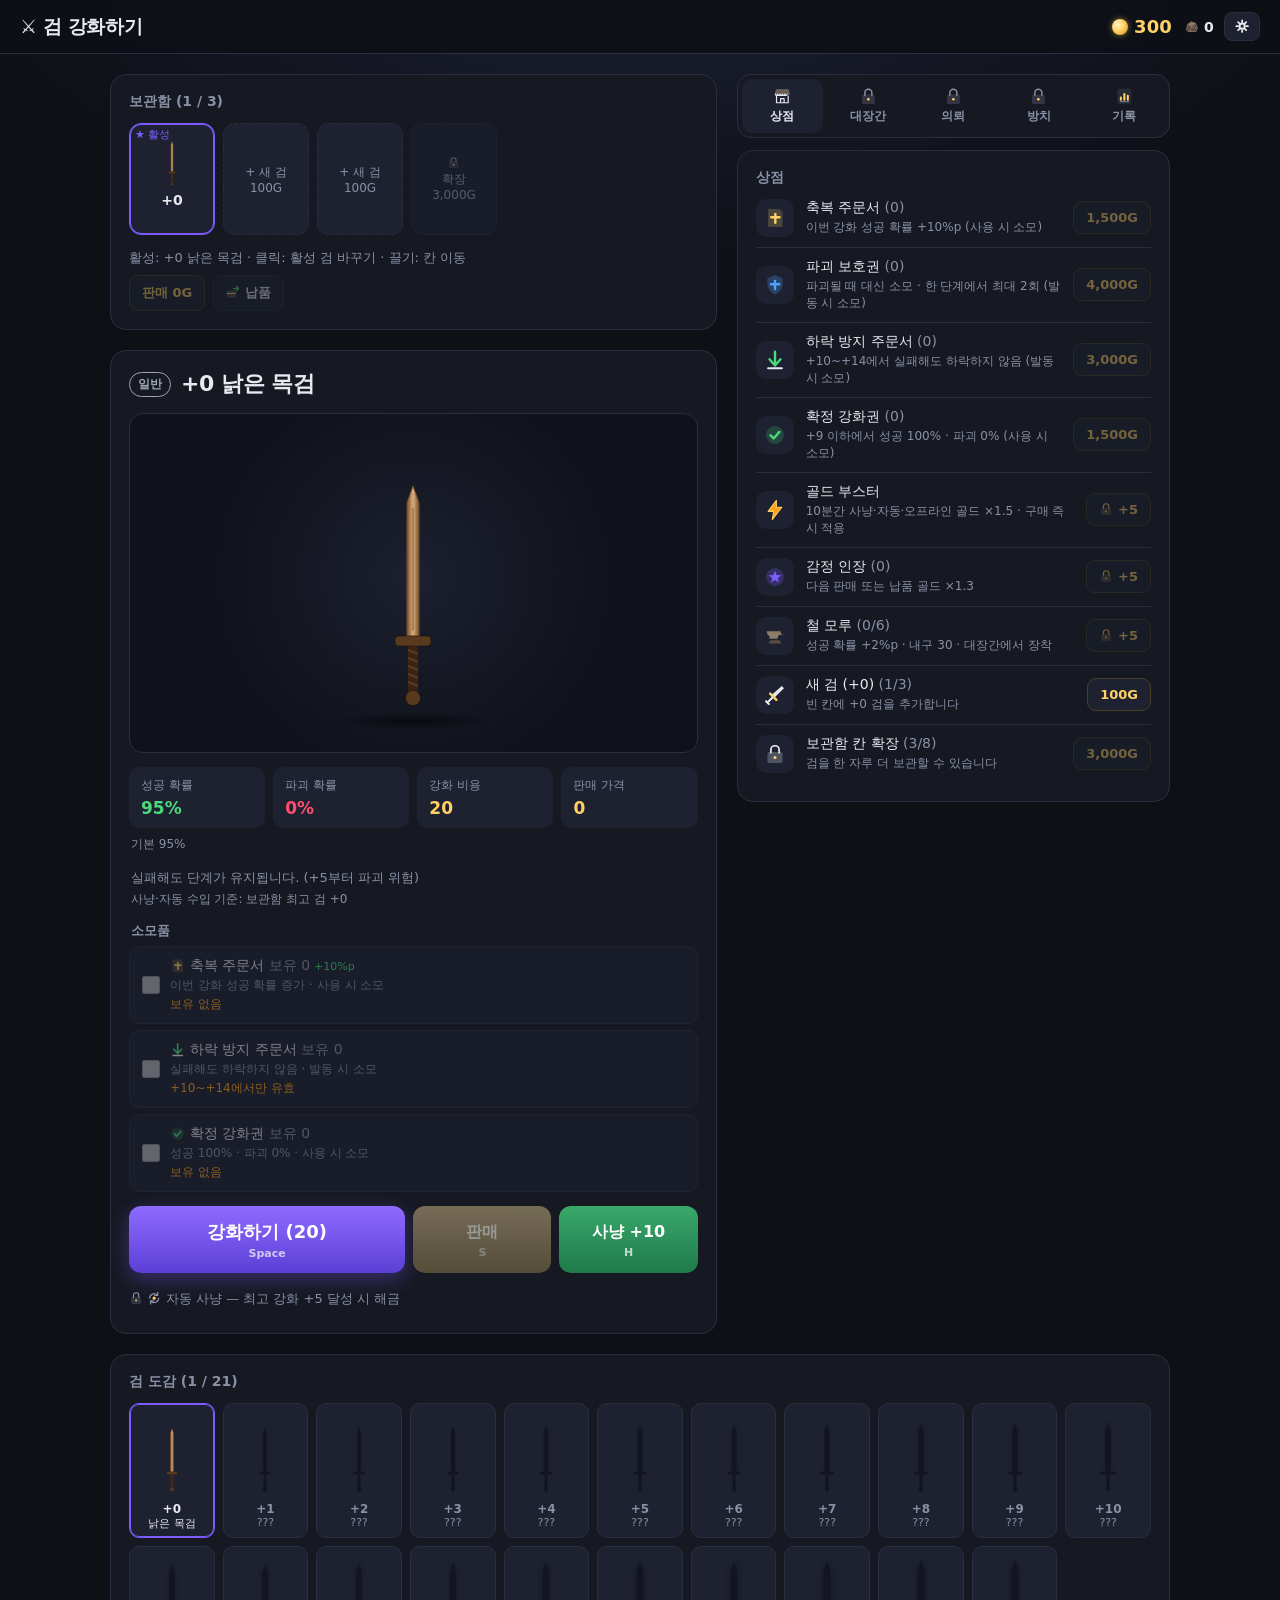
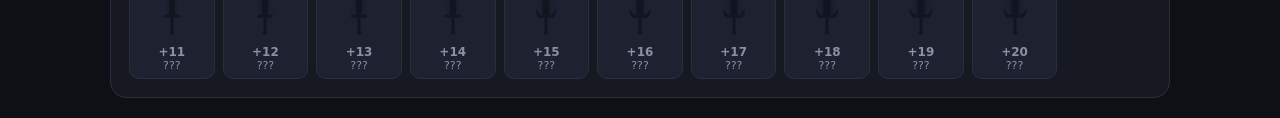
==== index.html @ f588723a "✨ feat: 시간 이벤트 규칙·저장·틱 연결 (7-1) - js/events.js 새로 추가: 이벤트 6종, 접속 중 15~30분마다 5분, 단조 시계와 주입 난수(시작·종료 때" ====
<!doctype html>
<html lang="ko">
<head>
<meta charset="utf-8">
<meta name="viewport" content="width=device-width, initial-scale=1">
<title>검 강화하기</title>
<link rel="stylesheet" href="css/style.css">
</head>
<body>

<header>
  <div class="logo">⚔️ 검 강화하기</div>
  <!-- 마지막 저장 시도가 실패한 동안 지속 배지(문구는 js/view.js) -->
  <span class="badge bad save-badge" id="saveBadge" role="status" hidden></span>
  <!-- 보유한 가장 높은 단계 기념비(장식, 문구는 js/view.js) -->
  <span class="badge monument-badge" id="monumentBadge" hidden></span>
  <!-- 현재 칭호(업적 보상, 장식). 문구는 js/view.js -->
  <span class="title-badge" id="titleBadge" hidden></span>
  <div class="spacer"></div>
  <div class="resbar">
    <div class="gold" id="goldBox"><span class="coin"></span><span id="gold">0</span></div>
    <div class="res-other" id="resOther"></div>
  </div>
  <div class="settings-wrap">
    <button class="icon-btn" id="btnSettings" title="설정">⚙️</button>
    <div class="popover" id="settingsPop" hidden>
      <label><input type="checkbox" id="setSound"> 🔊 소리</label>
      <label><input type="checkbox" id="setSkip"> ⏩ 강화 연출 건너뛰기</label>
      <button class="small-btn" id="btnReset" title="처음부터 다시">초기화</button>
    </div>
  </div>
  <!-- 보호 모드 배너: 닫을 수 없음. 헤더 안에 두어 항상 보이고, 탭 잠금 때 헤더와 함께 inert·잠금 화면 아래에 놓인다 -->
  <div class="save-guard" id="saveGuard" role="alert" hidden></div>
</header>

<main>
  <!-- 오른쪽 패널의 sticky 범위를 이 묶음으로 한정한다(아래 검 도감 카드를 가리지 않게) -->
  <div class="play">
    <div class="main-col">
      <section class="card">
        <h2>보관함 <span id="slotCount"></span></h2>
        <div class="strip" id="strip"></div>
        <div class="strip-actions" id="stripActions"></div>
      </section>

      <section class="card">
        <div class="title-row">
          <span class="rarity" id="rarity">일반</span>
          <span class="sword-name" id="swordName">+0 낡은 목검</span>
        </div>
        <p class="trait-line" id="traitLine" hidden></p>

        <div class="stage" id="stage">
          <div class="floor"></div>
          <div class="float"><div id="sword"></div></div>
          <canvas id="fx"></canvas>
          <div id="flash"></div>
          <div id="result"></div>
          <div class="stage-empty" id="stageEmpty" hidden></div>
        </div>

        <div class="info">
          <div><span>성공 확률</span><b id="vSucc" style="color:var(--good)">-</b><span class="gauge-line" id="gaugeLine" hidden></span></div>
          <div><span>파괴 확률</span><b id="vDest" style="color:var(--bad)">-</b> <span class="badge bad" id="destWarn" hidden>⚠ 보호 불가</span></div>
          <div><span>강화 비용</span><b id="vCost" style="color:var(--gold)">-</b></div>
          <div><span>판매 가격</span><b id="vSell" style="color:var(--gold)">-</b></div>
        </div>
        <div class="breakdown" id="breakdown"></div>
        <div class="pity-gauge" id="pityLine"></div>
        <p class="note" id="note"></p>
        <p class="income-note" id="incomeNote"></p>

        <h3 class="tray-title">소모품</h3>
        <div class="tray" id="tray"></div>

        <div class="actions">
          <button class="btn btn-enhance" id="btnEnhance">강화하기<kbd id="enhanceSub">Space</kbd></button>
          <button class="btn btn-sell" id="btnSell">판매<kbd>S</kbd></button>
          <button class="btn btn-hunt" id="btnHunt">사냥<kbd id="huntSub">H</kbd></button>
        </div>
        <div class="auto-row" id="autoRow"></div>
      </section>
    </div>

    <aside class="side">
      <nav class="tabbar" id="tabbar"></nav>
      <section class="card tab-panel" data-panel="shop"><h2>상점</h2><div class="panel-body"></div></section>
      <section class="card tab-panel" data-panel="forge" hidden><h2>대장간</h2><div class="panel-body"></div></section>
      <section class="card tab-panel" data-panel="quests" hidden><h2>납품 의뢰</h2><div class="panel-body"></div></section>
      <section class="card tab-panel" data-panel="idle" hidden><h2>방치</h2><div class="panel-body"></div></section>
      <section class="card tab-panel" data-panel="records" hidden>
        <h2>기록 <span class="title-tag" id="recordsTitle" hidden></span></h2>
        <!-- 섹션 순서(m2-achievements §12): 일일 과제 → 통계 → 숙련 → 기념비 → (로그) → 업적 -->
        <div class="daily-section" id="dailySection"></div>
        <h2 class="rec-sec">통계</h2>
        <div class="stats" id="statsGrid"></div>
        <h2 style="margin-top:16px">숙련 <span class="muted">(+15~+19 단계별 성공 기록)</span></h2>
        <ul class="mastery-list" id="masteryList"></ul>
        <h2 style="margin-top:16px">기념비 <span class="muted" id="monumentCount"></span></h2>
        <div class="monuments" id="monumentList"></div>
        <h2 style="margin-top:16px">로그</h2>
        <ul id="log"></ul>
        <div class="ach-section" id="achSection"></div>
      </section>
    </aside>
  </div>

  <section class="card full">
    <h2>검 도감 <span id="foundCount"></span></h2>
    <div class="collection" id="collection"></div>
  </section>
</main>

<div id="toasts"></div>
<div id="banner"><div class="inner"><div class="big" id="bannerBig"></div><div class="sub" id="bannerSub"></div></div></div>
<div id="modal" hidden></div>
<div id="tabLock" hidden>
  <div class="sheet">
    <h3>다른 탭에서 게임이 실행 중입니다</h3>
    <p>저장이 서로 덮어쓰이지 않도록 이 탭을 멈췄습니다. 다른 탭을 닫았거나 이 탭에서 이어서 하려면 아래 버튼을 누르세요. 누르면 다른 탭이 멈춥니다.</p>
    <button class="small-btn gold" id="btnTakeover">이 탭에서 계속하기</button>
  </div>
</div>

<!-- 규칙 모듈(node 테스트와 공용) → 화면 모듈 → 컨트롤러 순서로 로드. file:// 에서도 동작하도록 ES 모듈을 쓰지 않는다 -->
<script src="js/constants.js"></script>
<script src="js/events.js"></script>
<script src="js/rules.js"></script>
<script src="js/forge.js"></script>
<script src="js/idle.js"></script>
<script src="js/quests.js"></script>
<script src="js/save.js"></script>
<script src="js/achievements.js"></script>
<!-- 콘텐츠 팀 아이콘·효과음(없어도 이모지·합성음으로 동작) -->
<script src="assets/m1-icons.js"></script>
<script src="assets/m1-sfx.js"></script>
<script src="js/audio.js"></script>
<script src="js/fx.js"></script>
<script src="js/view.js"></script>
<script src="js/strip-drag.js"></script>
<script src="js/tab-guard.js"></script>
<script src="js/main.js"></script>
</body>
</html>
---- css/style.css ----
:root {
  --bg: #0e1016;
  --panel: #161922;
  --panel2: #1d2130;
  --line: #2a2f40;
  --text: #e8eaf0;
  --muted: #8a91a5;
  --gold: #ffd166;
  --good: #4cd97b;
  --bad: #ff4d6d;
  --warn: #ff9f1c;
  --info: #4da3ff;
  --accent: #7c5cff;
  --tier: #3a4060;
  --scroll-thumb: color-mix(in srgb, var(--muted) 35%, transparent);
  --scroll-thumb-hover: color-mix(in srgb, var(--muted) 60%, transparent);
}
* { box-sizing: border-box; }
html, body { margin: 0; }
body {
  background: radial-gradient(1200px 600px at 50% -10%, #1d2135 0%, var(--bg) 60%) fixed var(--bg);
  color: var(--text);
  font-family: "Pretendard", "Apple SD Gothic Neo", "Malgun Gothic", system-ui, sans-serif;
  min-height: 100vh;
  -webkit-tap-highlight-color: transparent;
}
button { font: inherit; }

/* ---------- 스크롤바: 페이지·우측 패널·로그·보관함 스트립 등 모든 스크롤 영역을 어두운 테마로 ---------- */
/* 표준 속성(Firefox·Chrome 121+)이 있으면 ::-webkit-scrollbar는 무시된다. 나머지(Safari 등)는 아래 규칙을 쓴다 */
* { scrollbar-width: thin; scrollbar-color: var(--scroll-thumb) transparent; }
html { scrollbar-color: var(--scroll-thumb) var(--bg); }
::-webkit-scrollbar { width: 10px; height: 10px; }
::-webkit-scrollbar-track, ::-webkit-scrollbar-corner { background: transparent; }
html::-webkit-scrollbar-track { background: var(--bg); }
::-webkit-scrollbar-thumb {
  background: var(--scroll-thumb); border-radius: 999px;
  border: 2px solid transparent; background-clip: padding-box;
}
::-webkit-scrollbar-thumb:hover { background-color: var(--scroll-thumb-hover); }

/* ---------- 헤더 ---------- */
header {
  position: sticky; top: 0; z-index: 20;
  display: flex; align-items: center; gap: 10px;
  padding: 12px 20px;
  background: rgba(14, 16, 22, .85);
  backdrop-filter: blur(8px);
  border-bottom: 1px solid var(--line);
}
.logo { font-weight: 800; font-size: 19px; letter-spacing: -.02em; }
.spacer { flex: 1; }
.gold {
  position: relative;
  display: flex; align-items: center; gap: 6px;
  font-weight: 800; font-size: 18px; color: var(--gold);
  font-variant-numeric: tabular-nums;
}
.gold.bump { animation: bump .3s; }
.gold.deny { animation: deny .35s; color: var(--bad); }
.coin {
  width: 16px; height: 16px; border-radius: 50%;
  background: radial-gradient(circle at 35% 35%, #fff3c4, #ffd166 45%, #c8941a);
  box-shadow: 0 0 6px rgba(255, 209, 102, .5);
}
.icon-btn {
  background: var(--panel2); color: var(--text);
  border: 1px solid var(--line); border-radius: 8px;
  padding: 6px 10px; font-size: 13px; cursor: pointer;
}
.icon-btn:hover { border-color: #3c4358; }

/* ---------- 저장 안전: 보호 모드 배너 / 저장 실패 배지 ----------
 * 배너는 sticky 헤더의 마지막 줄(z 20)이라 항상 보이고(720px 이하에서는 보호 모드 동안 헤더가 흐름 배치), 하단 탭바(z 40)·토스트(z 50)와 겹치지 않으며 잠금 화면(z 90) 아래에 있다 */
/* 배너를 헤더 아래 줄로 내리는 줄바꿈은 보호 모드에서만: 평소 헤더(721~1000px 포함) 배치는 그대로 */
.save-guarded header { flex-wrap: wrap; }
.save-guard {
  flex: 1 1 100%; display: flex; flex-wrap: wrap; align-items: center; gap: 8px 12px;
  padding: 10px 12px; border: 1px solid var(--bad); border-radius: 10px;
  background: color-mix(in srgb, var(--bad) 14%, var(--panel));
}
.save-guard-text { flex: 1 1 260px; margin: 0; font-size: 13px; font-weight: 700; line-height: 1.5; }
.save-guard-actions { display: flex; flex-wrap: wrap; gap: 6px; }
.save-guard-raw {
  flex: 1 1 100%; height: 96px; max-height: 120px; overflow: auto; resize: vertical; padding: 8px;
  background: var(--panel2); color: var(--text); border: 1px solid var(--line); border-radius: 8px;
  font: 12px/1.4 ui-monospace, monospace;
}
/* 배너로 헤더가 높아지면 넓은 화면의 sticky 오른쪽 패널(top 고정값)이 헤더 밑으로 들어가므로 흐름 배치로 돌린다 */
.save-guarded .side { position: static; max-height: none; overflow: visible; }
.save-badge { font-size: 12px; }
/* 복사 대체 경로(execCommand)용 임시 칸: 화면에 보이지 않게 */
.clip-helper { position: fixed; top: 0; left: 0; width: 1px; height: 1px; opacity: 0; pointer-events: none; }

/* ---------- 레이아웃 ---------- */
main {
  max-width: 1100px; margin: 0 auto; padding: 20px;
  display: flex; flex-direction: column; gap: 20px;
}
/* 2열 묶음(.play)만 grid: sticky인 .side는 부모(.play) 안에서만 움직이므로 아래 검 도감(.full)을 덮지 않는다 */
.play { display: grid; grid-template-columns: minmax(0, 1.4fr) minmax(0, 1fr); gap: 20px; }
.main-col, .side { display: flex; flex-direction: column; gap: 20px; min-width: 0; }
/* 우측 탭 패널은 따로 스크롤 → 탭 전환이 메인 영역 스크롤에 영향을 주지 않음 */
.side { position: sticky; top: 72px; align-self: start; max-height: calc(100vh - 92px); overflow-y: auto; gap: 12px; }
/* .side가 max-height로 줄어도 탭 줄·패널 카드는 내용보다 작아지지 않고, 넘치면 .side가 스크롤한다 */
.side > * { flex-shrink: 0; }
.card { background: var(--panel); border: 1px solid var(--line); border-radius: 16px; padding: 18px; }
.card h2 { margin: 0 0 12px; font-size: 14px; font-weight: 700; color: var(--muted); }
@media (max-width: 720px) {
  /* 하단 고정 탭바(높이 약 53px + 안전 영역)가 검 도감 마지막 줄을 가리지 않도록 아래 여백 */
  main { padding: 12px; gap: 12px; padding-bottom: calc(84px + env(safe-area-inset-bottom)); }
  .play { grid-template-columns: 1fr; gap: 12px; }
  .main-col { gap: 12px; }
  .side { position: static; max-height: none; overflow: visible; }
  header { padding: 8px 12px; flex-wrap: wrap; }
  /* 좁은 화면에서는 배너·원문 칸으로 높아진 sticky 헤더가 화면을 덮으므로 보호 모드 동안 헤더를 흐름 배치로 둔다 */
  .save-guarded header { position: static; }
}

/* ---------- 검 무대 ---------- */
.title-row { display: flex; align-items: center; gap: 10px; flex-wrap: wrap; }
.rarity {
  font-size: 12px; font-weight: 800; padding: 3px 8px;
  border: 1px solid currentColor; border-radius: 999px;
}
.sword-name { font-size: 22px; font-weight: 800; letter-spacing: -.02em; }
.stage {
  position: relative; height: 340px; margin: 14px 0;
  border-radius: 14px; overflow: hidden;
  background:
    radial-gradient(circle at 50% 48%, color-mix(in srgb, var(--tier) 30%, transparent), transparent 62%),
    #0f121a;
  border: 1px solid var(--line);
  transition: background .4s;
}
.stage.shake { animation: shake .35s; }
.stage .floor {
  position: absolute; left: 50%; bottom: 22px; width: 160px; height: 18px;
  transform: translateX(-50%);
  background: radial-gradient(ellipse, rgba(0,0,0,.55), transparent 70%);
}
.float { position: absolute; left: 50%; top: 14px; width: 120px; height: 300px; margin-left: -60px; animation: float 3s ease-in-out infinite; }
#sword { width: 100%; height: 100%; }
#sword svg { width: 100%; height: 100%; display: block; overflow: visible; }
#sword.mythic svg { animation: hue 4s linear infinite; }
#sword.charging { animation: tremble .07s linear infinite; filter: brightness(1.5) drop-shadow(0 0 14px var(--tier)); }
#sword.pop { animation: pop .45s ease-out; }
#sword.shatter { animation: shatter .6s ease-in forwards; }
#sword.appear { animation: appear .4s ease-out; }
#fx { position: absolute; inset: 0; width: 100%; height: 100%; pointer-events: none; }
#flash { position: absolute; inset: 0; pointer-events: none; opacity: 0; }
#flash.on { animation: flash .5s ease-out; }
#result {
  position: absolute; left: 0; right: 0; top: 42%;
  text-align: center; font-size: 42px; font-weight: 900; letter-spacing: -.02em;
  pointer-events: none; opacity: 0;
  text-shadow: 0 2px 0 rgba(0,0,0,.5), 0 0 24px currentColor;
}
#result.show { animation: result 1.1s ease-out; }
/* 활성 검 없음(파괴 직후): 검 대신 선택 안내 */
.stage-empty {
  position: absolute; inset: 0; display: grid; place-items: center; padding: 24px;
  text-align: center; font-size: 17px; font-weight: 700; color: var(--muted);
  pointer-events: none;
}

/* ---------- 정보 ---------- */
.info { display: grid; grid-template-columns: repeat(4, minmax(0, 1fr)); gap: 8px; }
@media (max-width: 520px) { .info { grid-template-columns: repeat(2, minmax(0, 1fr)); } }
.info div { background: var(--panel2); border-radius: 10px; padding: 10px 12px; }
.info span { display: block; font-size: 12px; color: var(--muted); margin-bottom: 4px; }
.info b { font-size: 17px; font-variant-numeric: tabular-nums; }
.note { margin: 10px 2px 0; font-size: 13px; color: var(--muted); min-height: 1.4em; }

.options { display: flex; gap: 8px; flex-wrap: wrap; margin-top: 12px; }
.opt {
  flex: 1 1 200px;
  display: flex; align-items: center; gap: 10px;
  background: var(--panel2); border: 1px solid var(--line); border-radius: 10px;
  padding: 10px 12px; cursor: pointer; user-select: none; font-size: 14px;
}
.opt input { width: 18px; height: 18px; accent-color: var(--accent); margin: 0; }
.opt small { display: block; color: var(--muted); font-size: 12px; margin-top: 2px; }
.opt.off { opacity: .5; }

.actions { display: grid; grid-template-columns: 2fr 1fr 1fr; gap: 8px; margin-top: 14px; }
.btn {
  position: relative; overflow: hidden;
  border: 0; border-radius: 12px; padding: 14px 10px;
  font-weight: 800; font-size: 16px; color: #fff; cursor: pointer;
  transition: transform .08s, filter .15s;
}
.btn:hover:not(:disabled) { filter: brightness(1.12); }
.btn:active:not(:disabled) { transform: translateY(1px) scale(.99); }
.btn:disabled { cursor: not-allowed; filter: grayscale(.7) brightness(.6); }
.btn kbd { display: block; font: 600 11px/1 system-ui; opacity: .7; margin-top: 4px; }
.btn-enhance { background: linear-gradient(180deg, #8f6bff, #5b3fd6); box-shadow: 0 6px 20px rgba(124, 92, 255, .35); font-size: 18px; }
.btn-sell { background: linear-gradient(180deg, #e8b23a, #b07d12); }
.btn-hunt { background: linear-gradient(180deg, #3aa86b, #1f7a4a); }
.btn-hunt::after {
  content: ""; position: absolute; inset: 0;
  background: rgba(0,0,0,.45);
  transform-origin: left; transform: scaleX(var(--cd, 0));
}
/* 좁은 폰(~520px, .info 2열 전환과 같은 폭): 사냥 골드·강화 비용이 길어지면 버튼 밖으로 잘리므로
 * 글자·여백을 줄이고 판매 칸 몫을 사냥 칸에 넘긴다. 그래도 넘치는 큰 숫자는 잘리는 대신 줄바꿈한다 */
@media (max-width: 520px) {
  .actions { grid-template-columns: minmax(0, 1.6fr) minmax(0, 1fr) minmax(0, 1.4fr); gap: 6px; }
  .actions .btn { padding: 12px 4px; font-size: 14px; overflow-wrap: anywhere; }
  .actions .btn-enhance { font-size: 15px; }
}

/* ---------- 상점 ---------- */
.shop-item { display: flex; align-items: center; gap: 12px; padding: 10px 0; border-top: 1px solid var(--line); }
.shop-item:first-of-type { border-top: 0; padding-top: 0; }
.shop-icon { width: 38px; height: 38px; border-radius: 10px; display: grid; place-items: center; font-size: 20px; background: var(--panel2); flex: none; }
.shop-text { flex: 1; min-width: 0; font-size: 14px; }
.shop-text small { display: block; color: var(--muted); font-size: 12px; margin-top: 2px; }
.buy {
  background: var(--panel2); color: var(--gold);
  border: 1px solid #4a4026; border-radius: 9px;
  padding: 8px 12px; font-weight: 800; font-size: 13px; cursor: pointer; white-space: nowrap;
}
.buy:hover:not(:disabled) { background: #2a2a24; }
.buy:disabled { opacity: .4; cursor: not-allowed; }

/* ---------- 기록 ---------- */
.stats { display: grid; grid-template-columns: repeat(3, minmax(0, 1fr)); gap: 8px; }
.stats div { background: var(--panel2); border-radius: 10px; padding: 8px 10px; }
.stats span { display: block; font-size: 11px; color: var(--muted); }
.stats b { font-size: 15px; font-variant-numeric: tabular-nums; }
#log { list-style: none; margin: 0; padding: 0; max-height: 220px; overflow-y: auto; font-size: 13px; }
#log li { padding: 6px 2px; border-top: 1px solid var(--line); color: var(--muted); }
#log li:first-child { border-top: 0; }
#log li.good { color: var(--good); }
#log li.bad { color: var(--bad); }
#log li.warn { color: var(--warn); }
#log li.info { color: var(--info); }
#log li.gold { color: var(--gold); }

/* ---------- 도감 ---------- */
.collection { display: grid; grid-template-columns: repeat(auto-fill, minmax(84px, 1fr)); gap: 8px; }
.cell {
  background: var(--panel2); border: 1px solid var(--line); border-radius: 10px;
  padding: 8px 4px 6px; text-align: center; font-size: 11px; color: var(--muted);
}
.cell svg { height: 86px; width: 40px; display: block; margin: 0 auto 4px; overflow: visible; }
.cell:not(.found) svg { filter: brightness(0) opacity(.35); }
.cell.found { color: var(--text); }
.cell.current { border-color: var(--accent); box-shadow: 0 0 0 1px var(--accent) inset; }
.cell b { display: block; font-size: 12px; }
.cell .nm { display: block; white-space: nowrap; overflow: hidden; text-overflow: ellipsis; }

/* ---------- 토스트 / 플로팅 텍스트 ---------- */
#toasts { position: fixed; left: 50%; bottom: 20px; transform: translateX(-50%); display: flex; flex-direction: column; gap: 8px; z-index: 50; width: min(92vw, 420px); pointer-events: none; }
.toast {
  background: #22273a; border: 1px solid var(--line); border-left: 4px solid var(--accent);
  border-radius: 10px; padding: 10px 14px; font-size: 14px;
  box-shadow: 0 8px 24px rgba(0,0,0,.4);
  animation: toastIn .25s ease-out;
}
.toast.bad { border-left-color: var(--bad); }
.toast.special { border-left-color: var(--gold); background: linear-gradient(90deg, #2e2a1c, #22273a); }
.toast.out { opacity: 0; transform: translateY(6px); transition: .3s; }
.floating { position: absolute; right: 0; top: 0; font-weight: 800; color: var(--gold); pointer-events: none; animation: floatUp 1s ease-out forwards; white-space: nowrap; }

#banner {
  position: fixed; inset: 0; z-index: 60; display: none;
  place-items: center; background: rgba(0,0,0,.6); cursor: pointer;
}
#banner.show { display: grid; animation: appear .3s ease-out; }
#banner .inner { text-align: center; padding: 24px; }
#banner .big { font-size: clamp(34px, 8vw, 60px); font-weight: 900; letter-spacing: -.03em; text-shadow: 0 0 30px currentColor; }
#banner .sub { margin-top: 10px; color: var(--muted); font-size: 15px; }

/* ---------- 애니메이션 ---------- */
@keyframes float { 0%, 100% { transform: translateY(0); } 50% { transform: translateY(-8px); } }
@keyframes tremble { 0% { transform: translate(0, 0) rotate(0); } 25% { transform: translate(-2px, 1px) rotate(-1deg); } 50% { transform: translate(2px, -1px) rotate(1deg); } 75% { transform: translate(-1px, -1px) rotate(0); } }
@keyframes pop { 0% { transform: scale(.9); } 40% { transform: scale(1.14); filter: brightness(1.8); } 100% { transform: scale(1); } }
@keyframes shatter { 0% { transform: none; } 25% { transform: scale(1.08) rotate(-4deg); filter: brightness(2.2); } 100% { transform: scale(.55) rotate(28deg) translateY(80px); opacity: 0; filter: blur(4px) grayscale(1); } }
@keyframes appear { from { transform: scale(.75); opacity: 0; } to { transform: none; opacity: 1; } }
@keyframes hue { to { filter: hue-rotate(360deg); } }
@keyframes flash { 0% { opacity: .85; } 100% { opacity: 0; } }
@keyframes result { 0% { opacity: 0; transform: scale(.6); } 15% { opacity: 1; transform: scale(1.12); } 30% { transform: scale(1); } 75% { opacity: 1; } 100% { opacity: 0; transform: translateY(-24px); } }
@keyframes shake { 0%, 100% { transform: none; } 20% { transform: translateX(-8px); } 40% { transform: translateX(7px); } 60% { transform: translateX(-5px); } 80% { transform: translateX(3px); } }
@keyframes bump { 50% { transform: scale(1.15); } }
@keyframes deny { 25% { transform: translateX(-5px); } 75% { transform: translateX(5px); } }
@keyframes floatUp { from { opacity: 1; transform: translateY(0); } to { opacity: 0; transform: translateY(-28px); } }
@keyframes toastIn { from { opacity: 0; transform: translateY(8px); } to { opacity: 1; transform: none; } }
@media (prefers-reduced-motion: reduce) {
  .float, #sword.mythic svg { animation: none; }
}

/* ================================================================
   M1 추가
   ================================================================ */
.muted { color: var(--muted); }
.lack { color: var(--bad) !important; }
.badge {
  display: inline-block; font-size: 11px; font-weight: 800; padding: 2px 6px;
  border-radius: 999px; border: 1px solid currentColor; vertical-align: middle; white-space: nowrap;
}
.badge.bad { color: var(--bad); }
.badge.warn { color: var(--warn); }
.badge.info { color: var(--info); }
.badge.good { color: var(--good); }
[hidden] { display: none !important; }

/* ---------- 자원바 / 설정 ---------- */
.resbar { display: flex; align-items: center; gap: 12px; flex-wrap: wrap; justify-content: flex-end; }
.res-other { display: flex; align-items: center; gap: 12px; flex-wrap: wrap; }
.res { font-weight: 700; font-size: 14px; font-variant-numeric: tabular-nums; white-space: nowrap; }
.settings-wrap { position: relative; }
.popover {
  position: absolute; right: 0; top: calc(100% + 8px); z-index: 30; min-width: 220px;
  background: var(--panel2); border: 1px solid var(--line); border-radius: 12px; padding: 10px;
  display: flex; flex-direction: column; gap: 8px; box-shadow: 0 8px 24px rgba(0,0,0,.4);
}
.popover label { display: flex; align-items: center; gap: 8px; font-size: 14px; cursor: pointer; min-height: 32px; }
.popover input { width: 18px; height: 18px; accent-color: var(--accent); margin: 0; }

/* ---------- 보관함 스트립 ---------- */
/* 좌우 여백(음수 margin으로 상쇄)은 첫/끝 칸 바깥의 놓을 자리 표시가 스크롤 영역에 잘리지 않게 하려는 것 */
.strip { display: flex; gap: 8px; overflow-x: auto; padding: 0 6px 4px; margin: 0 -6px; }
.slot-card {
  position: relative; flex: 0 0 86px; min-height: 112px;
  background: var(--panel2); border: 1px solid var(--line); border-radius: 12px;
  padding: 6px 4px; text-align: center; cursor: pointer; color: var(--text); font: inherit;
  display: flex; flex-direction: column; align-items: center; gap: 2px;
  /* 스와이프 스크롤은 유지하고, 길게 눌러 끄는 동안 글자 선택·길게 누르기 메뉴가 뜨지 않게 */
  touch-action: pan-x pan-y; user-select: none; -webkit-user-select: none; -webkit-touch-callout: none;
}
.slot-card > svg { width: 24px; height: 60px; overflow: visible; }
.slot-card b { font-size: 14px; font-variant-numeric: tabular-nums; }
.slot-card .badges { display: flex; flex-wrap: wrap; justify-content: center; gap: 2px; font-size: 10px; line-height: 1.3; }
.slot-card .badges span { background: rgba(255,255,255,.06); border-radius: 6px; padding: 0 3px; }
.slot-card .badges .off { opacity: .45; }
.slot-card.active { border-color: var(--accent); box-shadow: 0 0 0 1px var(--accent) inset; }
/* 칸 드래그: 잡은 카드는 떠 보이고, 놓을 자리는 앞/뒤 세로 줄로 표시 */
.strip.drag-on { cursor: grabbing; }
.slot-card.dragging {
  z-index: 2; cursor: grabbing; border-color: var(--gold);
  box-shadow: 0 8px 20px rgba(0, 0, 0, .5); transition: none;
}
.slot-card.drop-before::before, .slot-card.drop-after::after {
  content: ""; position: absolute; top: 6px; bottom: 6px; width: 3px; border-radius: 2px; background: var(--gold);
}
.slot-card.drop-before::before { left: -6px; }
.slot-card.drop-after::after { right: -6px; }
.slot-card.empty, .slot-card.locked { justify-content: center; color: var(--muted); font-size: 12px; border-style: dashed; }
.slot-card.empty:disabled, .slot-card.locked:disabled { cursor: not-allowed; opacity: .55; }
.slot-card .star { position: absolute; top: 3px; left: 5px; font-size: 11px; color: var(--accent); }
.strip-actions { display: flex; gap: 8px; flex-wrap: wrap; margin-top: 10px; align-items: center; }
.strip-actions .sel-name { flex: 1 1 100%; font-size: 13px; color: var(--muted); }
.small-btn {
  background: var(--panel2); color: var(--text); border: 1px solid var(--line); border-radius: 9px;
  padding: 8px 12px; font-weight: 700; font-size: 13px; cursor: pointer; white-space: nowrap; min-height: 36px;
}
.small-btn:hover:not(:disabled) { border-color: #4a5170; }
.small-btn:disabled { opacity: .4; cursor: not-allowed; }
.small-btn.gold { color: var(--gold); border-color: #4a4026; }
.small-btn.armed { color: var(--bad); border-color: var(--bad); }
.seal-opt { display: flex; align-items: center; gap: 6px; font-size: 13px; cursor: pointer; }
.seal-opt input { accent-color: var(--accent); width: 16px; height: 16px; margin: 0; }

/* ---------- 확률 분해 / 보정 ---------- */
.breakdown { margin: 8px 2px 0; font-size: 12px; color: var(--muted); font-variant-numeric: tabular-nums; }
.breakdown s { opacity: .7; }
.pity-gauge { display: flex; align-items: center; gap: 8px; margin: 6px 2px 0; font-size: 12px; color: var(--muted); }
.pity-gauge .bar { flex: 0 0 90px; height: 6px; border-radius: 3px; background: var(--panel2); overflow: hidden; }
.pity-gauge .bar i { display: block; height: 100%; background: var(--good); }
.income-note { margin: 4px 2px 0; font-size: 12px; color: var(--muted); }

/* ---------- 천장 게이지 / 성공 숙련 (M1.1) ---------- */
/* 성공 확률 칸 안, 값 아래 줄. 좁은 칸에서는 뱃지가 다음 줄로 넘어간다 */
.info .gauge-line { display: flex; flex-wrap: wrap; align-items: center; gap: 4px; margin: 4px 0 0; font-variant-numeric: tabular-nums; }
.info .gauge-line .badge { display: inline-block; margin: 0; }
.breakdown .mastery-term { color: var(--info); white-space: nowrap; }
.mastery-list { list-style: none; margin: 0; padding: 0; display: grid; grid-template-columns: repeat(auto-fill, minmax(150px, 1fr)); gap: 6px; font-size: 13px; }
.mastery-list li { background: var(--panel2); border-radius: 10px; padding: 6px 10px; color: var(--muted); font-variant-numeric: tabular-nums; }
.mastery-list b { color: var(--text); }

/* ---------- 소모품 트레이 ---------- */
.tray-title { margin: 14px 2px 6px; font-size: 13px; color: var(--muted); font-weight: 700; }
.tray { display: flex; flex-direction: column; gap: 6px; }
.tray .opt { flex: none; }
.opt .reason { color: var(--warn); }
.opt .reason.bad { color: var(--bad); }
.opt .tag { font-size: 11px; color: var(--good); margin-left: 4px; }
.dots { letter-spacing: 1px; color: var(--info); }

/* ---------- 자동 사냥 토글 ---------- */
.auto-row { display: flex; align-items: center; gap: 10px; margin-top: 10px; font-size: 13px; color: var(--muted); min-height: 32px; flex-wrap: wrap; }
.switch { display: inline-flex; align-items: center; gap: 8px; cursor: pointer; color: var(--text); font-weight: 700; }
.switch input { appearance: none; -webkit-appearance: none; width: 40px; height: 22px; border-radius: 11px; background: var(--line); position: relative; margin: 0; cursor: pointer; transition: background .2s; }
.switch input::after { content: ""; position: absolute; top: 3px; left: 3px; width: 16px; height: 16px; border-radius: 50%; background: #fff; transition: transform .2s; }
.switch input:checked { background: var(--good); }
.switch input:checked::after { transform: translateX(18px); }

/* ---------- 탭 ---------- */
.tabbar { display: grid; grid-template-columns: repeat(5, minmax(0, 1fr)); gap: 4px; background: var(--panel); border: 1px solid var(--line); border-radius: 14px; padding: 4px; }
.tab-btn {
  position: relative; background: transparent; border: 0; border-radius: 10px; color: var(--muted);
  padding: 8px 2px; min-height: 44px; cursor: pointer; font-size: 12px; font-weight: 700;
  display: flex; flex-direction: column; align-items: center; gap: 2px;
}
.tab-btn .ti { font-size: 17px; line-height: 1; }
.tab-btn.on { background: var(--panel2); color: var(--text); }
.tab-btn .dot { position: absolute; top: 5px; right: calc(50% - 19px); width: 8px; height: 8px; border-radius: 50%; background: var(--bad); }
.tab-btn .tab-count {
  position: absolute; top: 2px; right: calc(50% - 24px); min-width: 16px; height: 16px; padding: 0 4px;
  border-radius: 8px; background: var(--bad); color: #fff; font-size: 11px; line-height: 16px; text-align: center;
}
.tab-panel { min-height: 120px; }
.locked-msg { text-align: center; color: var(--muted); padding: 24px 8px; font-size: 14px; line-height: 1.6; }
.locked-msg b { display: block; font-size: 28px; margin-bottom: 6px; }
@media (max-width: 720px) {
  .tabbar {
    position: fixed; left: 0; right: 0; bottom: 0; z-index: 40; border-radius: 0;
    border-width: 1px 0 0; padding: 4px 4px calc(4px + env(safe-area-inset-bottom));
    background: rgba(22, 25, 34, .97);
  }
  .slot-card { flex-basis: 64px; min-height: 100px; }
  .slot-card > svg { width: 20px; height: 48px; }
  #toasts { bottom: 76px; }
}

/* ---------- 패널 공통 행 ---------- */
.row { display: flex; align-items: center; gap: 12px; padding: 10px 0; border-top: 1px solid var(--line); }
.row:first-child { border-top: 0; padding-top: 0; }
.sub-title { margin: 16px 0 8px; font-size: 13px; color: var(--muted); font-weight: 700; }
.sub-title:first-child { margin-top: 0; }
.dura-bar { height: 6px; border-radius: 3px; background: var(--panel2); overflow: hidden; margin-top: 4px; }
.dura-bar i { display: block; height: 100%; background: var(--info); }
.dura-bar.broken i { background: var(--bad); }
.btn-col { display: flex; flex-direction: column; gap: 4px; align-items: stretch; }
.ore-grid { display: grid; grid-template-columns: repeat(3, minmax(0, 1fr)); gap: 8px; }
.ore-grid div { background: var(--panel2); border-radius: 10px; padding: 8px 10px; font-size: 13px; }
.ore-grid b { display: block; font-size: 15px; font-variant-numeric: tabular-nums; }
.ore-grid small { color: var(--muted); font-size: 11px; }
.panel-note { font-size: 12px; color: var(--muted); margin: 10px 0 0; line-height: 1.5; }

/* ---------- 의뢰 ---------- */
.quest { background: var(--panel2); border: 1px solid var(--line); border-radius: 12px; padding: 12px; margin-top: 8px; }
.quest:first-child { margin-top: 0; }
.quest .q-head { display: flex; align-items: center; gap: 8px; font-size: 14px; font-weight: 700; }
.quest .q-reward { margin: 6px 0; font-size: 13px; color: var(--gold); }
.quest .q-sub { font-size: 12px; color: var(--muted); margin-bottom: 8px; }
.quest .q-btns { display: flex; gap: 6px; flex-wrap: wrap; }
.tier-easy { color: var(--good); }
.tier-normal { color: var(--info); }
.tier-hard { color: var(--warn); }

/* ---------- 모달 (오프라인 보상) / 다른 탭 실행 중 잠금 ---------- */
#modal, #tabLock { position: fixed; inset: 0; z-index: 70; background: rgba(0,0,0,.6); display: grid; place-items: center; }
#tabLock { z-index: 90; background: rgba(0,0,0,.8); }
#modal .sheet, #tabLock .sheet { background: var(--panel); border: 1px solid var(--line); border-radius: 16px; padding: 20px; width: min(92vw, 380px); }
#modal h3, #tabLock h3 { margin: 0 0 10px; font-size: 18px; }
#modal p, #tabLock p { margin: 6px 0; font-size: 14px; color: var(--muted); }
#modal .big-gold { font-size: 24px; font-weight: 900; color: var(--gold); }
#modal .small-btn, #tabLock .small-btn { width: 100%; margin-top: 12px; min-height: 44px; font-size: 15px; }
@media (max-width: 720px) {
  #modal, #tabLock { place-items: end center; }
  #modal .sheet, #tabLock .sheet { width: 100%; border-radius: 16px 16px 0 0; padding-bottom: calc(20px + env(safe-area-inset-bottom)); }
}

/* 살 수 없지만 누르면 사유 토스트가 나오는 버튼 */
.buy.poor, .slot-card.poor { opacity: .55; }

/* 콘텐츠 팀 SVG 아이콘: 글자 크기·색을 따른다 */
.ic { display: inline-block; width: 1.1em; height: 1.1em; vertical-align: -0.2em; line-height: 0; }
.ic svg { width: 100%; height: 100%; display: block; }

/* ---------- 검 특성 (M2 F14) ---------- */
/* 약자 한 글자 + 등급 점(1~3개): 색만으로 구분하지 않는다. 등급 색은 보조 */
.trait-chip {
  display: inline-flex; flex-direction: column; align-items: center; gap: 2px; padding: 2px 3px;
  border: 1px solid currentColor; border-radius: 6px; background: rgba(0, 0, 0, .35);
  color: var(--muted); font-size: 12px; line-height: 1; overflow: hidden;
}
.trait-chip b { font-weight: 800; }
.trait-chip .pips { display: flex; flex-direction: column; gap: 1px; }
.trait-chip .pips i { display: block; width: 4px; height: 4px; border-radius: 50%; background: currentColor; }
.trait-chip.trait-t2 { color: var(--info); }
.trait-chip.trait-t3 { color: var(--gold); }
/* 보관함 카드: 흐름 밖(검 그림 오른쪽 빈자리, ★ 활성 아래)에 띄워 카드 높이·폭을 바꾸지 않는다. 64px 모바일 카드에서도 그림과 겹치지 않는 폭 */
.slot-card .trait-chip { position: absolute; top: 20px; right: 3px; max-width: 18px; padding: 2px 1px; font-size: 10px; pointer-events: none; }
.trait-line { margin: 4px 2px 0; font-size: 13px; color: var(--muted); }

/* ---------- 골드 사용처: 각인 관리 / 기념비 ---------- */
.sink-btns { display: flex; flex-wrap: wrap; gap: 6px; margin-top: 8px; }
.sink-reason { color: var(--warn); margin-top: 6px; }
.mon-lead { margin: 0 0 8px; }
.mon-grid { display: grid; grid-template-columns: repeat(auto-fill, minmax(130px, 1fr)); gap: 6px; }
.mon {
  display: flex; flex-direction: column; gap: 4px; min-width: 0;
  background: var(--panel2); border-radius: 10px; padding: 8px 10px; font-size: 13px;
}
.mon small { color: var(--muted); font-size: 11px; overflow: hidden; text-overflow: ellipsis; white-space: nowrap; }
.mon.locked { opacity: .6; }
.mon.owned { box-shadow: 0 0 0 1px var(--gold) inset; }
.mon .badge { align-self: flex-start; }
/* 칸이 좁아 확인 문구(한 번 더 누르면 구매 · 가격)는 버튼 안에서 줄바꿈 */
.mon .small-btn { white-space: normal; word-break: keep-all; min-height: 32px; padding: 6px 8px; }
.monument-badge { color: var(--gold); font-size: 12px; }

/* ---------- 일일 과제·업적·칭호 (M2 F12) ---------- */
/* 좁은 헤더(360px)에서도 한 줄 배지로 남게 길이를 자른다(전체 이름은 title 툴팁) */
.title-badge {
  min-width: 0; max-width: 9em; overflow: hidden; text-overflow: ellipsis; white-space: nowrap;
  color: var(--gold); font-size: 12px; font-weight: 700;
}
.title-tag { margin-left: 4px; color: var(--gold); }
.card h2.rec-sec { margin-top: 16px; }
.ach-section { margin-top: 16px; }
.sec-head { display: flex; flex-wrap: wrap; align-items: center; justify-content: space-between; gap: 6px 10px; margin-bottom: 10px; }
.card .sec-head h2 { margin: 0; }
.daily-reset { font-size: 12px; font-variant-numeric: tabular-nums; }
.daily-list { display: flex; flex-direction: column; gap: 6px; }
/* 카드·행은 내용이 길어도 밖으로 넘치지 않고 줄바꿈한다(가로 스크롤 없음, V4·§12.3) */
.daily-card, .daily-bonus, .ach-row {
  min-width: 0; overflow: hidden; overflow-wrap: anywhere;
  background: var(--panel2); border: 1px solid var(--line); border-radius: 10px; padding: 8px 10px;
}
.daily-card.ready, .daily-bonus.ready, .ach-row.ready { border-color: var(--accent); box-shadow: 0 0 0 1px var(--accent) inset; }
.daily-card.claimed, .daily-bonus.claimed, .ach-row.claimed { opacity: .55; }
.daily-bonus { display: flex; flex-wrap: wrap; align-items: center; gap: 6px 8px; margin-top: 6px; font-size: 13px; }
.rec-line { display: flex; flex-wrap: wrap; align-items: center; gap: 4px 8px; min-width: 0; font-size: 13px; }
.daily-stars { flex: none; color: var(--gold); letter-spacing: -1px; }
.daily-desc, .ach-name { font-weight: 700; }
.ach-tier { font-size: 11px; font-weight: 800; color: var(--muted); }
.ach-cond { flex: 1 1 100%; color: var(--muted); font-size: 12px; }
.prog-bar { height: 6px; margin: 6px 0; border-radius: 3px; background: var(--bg); overflow: hidden; }
.prog-bar i { display: block; height: 100%; background: var(--info); }
.ready .prog-bar i { background: var(--accent); }
.prog-num { flex: none; color: var(--muted); font-size: 12px; font-variant-numeric: tabular-nums; }
.reward-text { flex: 1 1 120px; min-width: 0; color: var(--gold); font-size: 12px; }
.claim-state { margin-left: auto; color: var(--muted); font-size: 12px; font-weight: 700; white-space: nowrap; }
.claim-btn { margin-left: auto; }
.ach-track { display: flex; flex-direction: column; gap: 6px; margin-top: 12px; }
.ach-track-head { display: flex; flex-wrap: wrap; align-items: center; gap: 8px; font-size: 13px; }
.ach-chips { display: inline-flex; gap: 4px; }
.ach-chip { padding: 1px 6px; border: 1px solid var(--line); border-radius: 999px; color: var(--muted); font-size: 11px; font-weight: 800; }
.ach-chip.ready { border-color: var(--accent); color: var(--text); }
.ach-chip.claimed { border-color: var(--good); color: var(--good); }
.title-pick { display: flex; flex-wrap: wrap; align-items: center; gap: 6px; font-size: 13px; }
.title-opt {
  max-width: 100%; min-height: 30px; padding: 4px 10px; overflow-wrap: anywhere; cursor: pointer;
  background: var(--panel2); color: var(--text); border: 1px solid var(--line); border-radius: 999px; font-size: 12px;
}
.title-opt.on { border-color: var(--gold); color: var(--gold); }
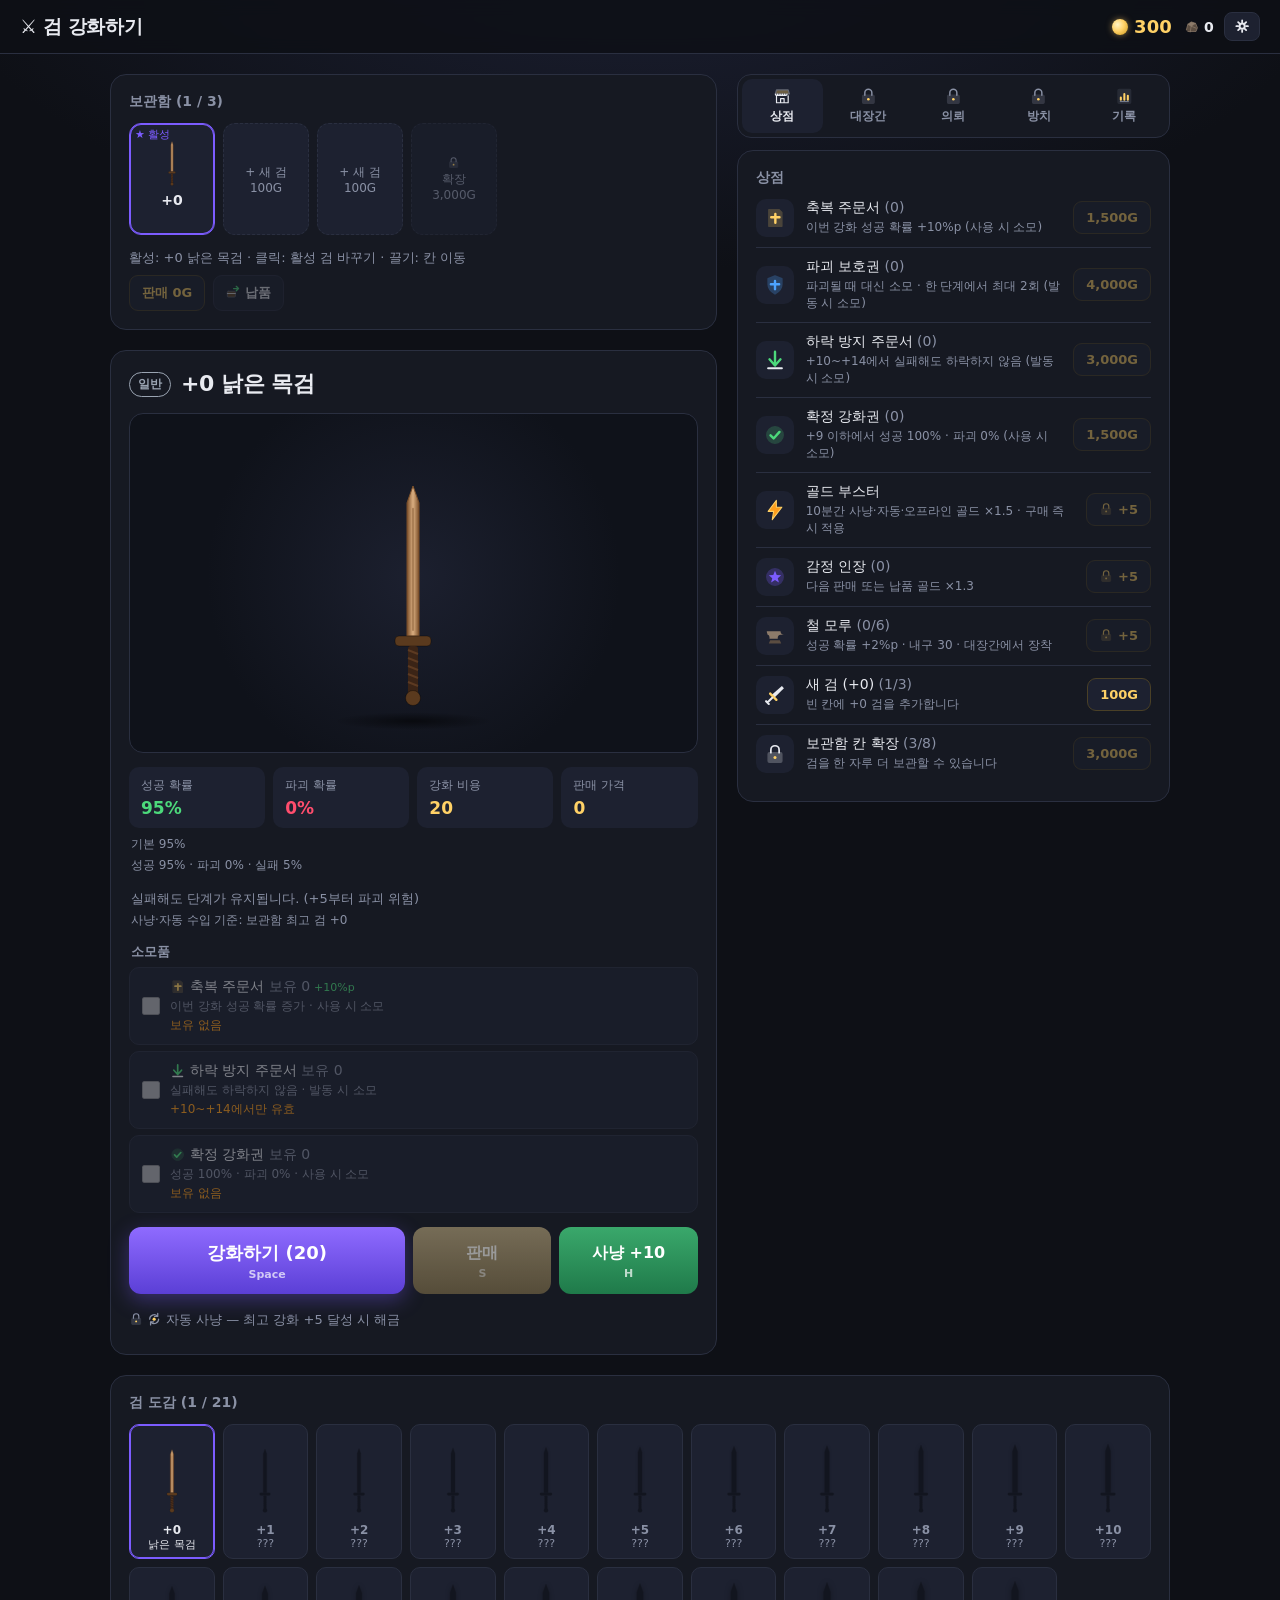
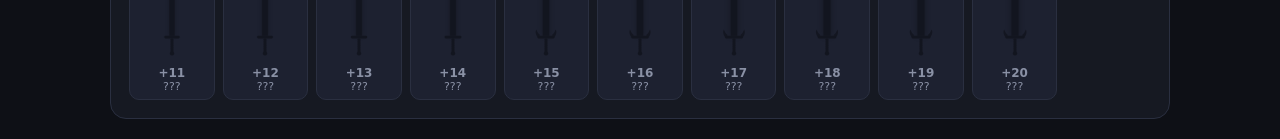
==== commit b6b7fa86: "✨ feat: 명성 상점 보강 - 파괴·하락 저항, 명성 5 (1.1.0) - 환생당 명성 3 → 5, 명성 상점 6종(합계 39명성, 환생 8번) - 새 항목 파괴 저항: 그 단" ====
--- a/index.html
+++ b/index.html
@@ -12,21 +12,31 @@
   <div class="logo">⚔️ 검 강화하기</div>
   <!-- 마지막 저장 시도가 실패한 동안 지속 배지(문구는 js/view.js) -->
   <span class="badge bad save-badge" id="saveBadge" role="status" hidden></span>
+  <!-- 진행 중인 시간 이벤트 칩과 상세 팝오버(내용은 js/view.js). 이벤트가 없으면 숨김 -->
+  <span class="event-wrap" id="eventWrap" hidden>
+    <button class="event-chip" id="eventChip" aria-haspopup="dialog" aria-expanded="false" aria-controls="eventPop" hidden></button>
+    <div class="popover event-pop" id="eventPop" hidden></div>
+  </span>
   <!-- 보유한 가장 높은 단계 기념비(장식, 문구는 js/view.js) -->
   <span class="badge monument-badge" id="monumentBadge" hidden></span>
   <!-- 현재 칭호(업적 보상, 장식). 문구는 js/view.js -->
   <span class="title-badge" id="titleBadge" hidden></span>
   <div class="spacer"></div>
-  <div class="resbar">
-    <div class="gold" id="goldBox"><span class="coin"></span><span id="gold">0</span></div>
-    <div class="res-other" id="resOther"></div>
-  </div>
-  <div class="settings-wrap">
-    <button class="icon-btn" id="btnSettings" title="설정">⚙️</button>
-    <div class="popover" id="settingsPop" hidden>
-      <label><input type="checkbox" id="setSound"> 🔊 소리</label>
-      <label><input type="checkbox" id="setSkip"> ⏩ 강화 연출 건너뛰기</label>
-      <button class="small-btn" id="btnReset" title="처음부터 다시">초기화</button>
+  <!-- 자원바·설정 묶음: 헤더가 줄바꿈하면 둘이 함께 오른쪽 끝에 붙는다(설정만 홀로 왼쪽에 떨어지지 않음) -->
+  <div class="header-end">
+    <div class="resbar">
+      <div class="gold" id="goldBox"><span class="coin"></span><span id="gold">0</span></div>
+      <div class="res-other" id="resOther"></div>
+    </div>
+    <div class="settings-wrap">
+      <button class="icon-btn" id="btnSettings" title="설정">⚙️</button>
+      <div class="popover" id="settingsPop" hidden>
+        <label><input type="checkbox" id="setSound"> 🔊 소리</label>
+        <label><input type="checkbox" id="setSkip"> ⏩ 강화 연출 건너뛰기</label>
+        <button class="small-btn" id="btnReset" title="처음부터 다시">초기화</button>
+        <!-- 게임 버전(C.VERSION, 문구는 js/view.js). 배포 뒤 새로고침 반영 확인용 -->
+        <p class="muted app-version" id="appVersion"></p>
+      </div>
     </div>
   </div>
   <!-- 보호 모드 배너: 닫을 수 없음. 헤더 안에 두어 항상 보이고, 탭 잠금 때 헤더와 함께 inert·잠금 화면 아래에 놓인다 -->
@@ -66,6 +76,7 @@
           <div><span>판매 가격</span><b id="vSell" style="color:var(--gold)">-</b></div>
         </div>
         <div class="breakdown" id="breakdown"></div>
+        <div class="odds-split" id="oddsSplit"></div>
         <div class="pity-gauge" id="pityLine"></div>
         <p class="note" id="note"></p>
         <p class="income-note" id="incomeNote"></p>
@@ -90,11 +101,12 @@
       <section class="card tab-panel" data-panel="idle" hidden><h2>방치</h2><div class="panel-body"></div></section>
       <section class="card tab-panel" data-panel="records" hidden>
         <h2>기록 <span class="title-tag" id="recordsTitle" hidden></span></h2>
-        <!-- 섹션 순서(m2-achievements §12): 일일 과제 → 통계 → 숙련 → 기념비 → (로그) → 업적 -->
+        <!-- 섹션 순서: 환생(m2-rebirth §7, 맨 위) → 일일 과제 → 통계 → 숙련 → 기념비 → (로그) → 업적 (m2-achievements §12) -->
+        <div class="rebirth-section" id="rebirthSection"></div>
         <div class="daily-section" id="dailySection"></div>
         <h2 class="rec-sec">통계</h2>
         <div class="stats" id="statsGrid"></div>
-        <h2 style="margin-top:16px">숙련 <span class="muted">(+15~+19 단계별 성공 기록)</span></h2>
+        <h2 style="margin-top:16px"><span id="masteryHeadIcon" aria-hidden="true"></span> 숙련 <span class="muted">(+15~+19 단계별 성공 기록)</span></h2>
         <ul class="mastery-list" id="masteryList"></ul>
         <h2 style="margin-top:16px">기념비 <span class="muted" id="monumentCount"></span></h2>
         <div class="monuments" id="monumentList"></div>
@@ -130,9 +142,11 @@
 <script src="js/idle.js"></script>
 <script src="js/quests.js"></script>
 <script src="js/save.js"></script>
+<script src="js/rebirth.js"></script>
 <script src="js/achievements.js"></script>
 <!-- 콘텐츠 팀 아이콘·효과음(없어도 이모지·합성음으로 동작) -->
 <script src="assets/m1-icons.js"></script>
+<script src="assets/m2-icons.js"></script>
 <script src="assets/m1-sfx.js"></script>
 <script src="js/audio.js"></script>
 <script src="js/fx.js"></script>
--- a/css/style.css
+++ b/css/style.css
@@ -40,16 +40,22 @@
 ::-webkit-scrollbar-thumb:hover { background-color: var(--scroll-thumb-hover); }
 
 /* ---------- 헤더 ---------- */
+/* 모든 폭에서 항목이 한 줄에 다 들어가면 한 줄(평소 데스크톱 배치 그대로), 넘치면 다음 줄로 내려간다(가로 넘침·겹침 없음, REQ-046).
+ * 항목(로고·배지·칩)은 줄어들지 않는다(V4: 헤더 항목에 min-width:0 금지) */
 header {
   position: sticky; top: 0; z-index: 20;
-  display: flex; align-items: center; gap: 10px;
+  display: flex; flex-wrap: wrap; align-items: center; gap: 10px;
   padding: 12px 20px;
   background: rgba(14, 16, 22, .85);
   backdrop-filter: blur(8px);
   border-bottom: 1px solid var(--line);
 }
-.logo { font-weight: 800; font-size: 19px; letter-spacing: -.02em; }
+.logo { flex-shrink: 0; white-space: nowrap; font-weight: 800; font-size: 19px; letter-spacing: -.02em; }
+header > .badge { flex-shrink: 0; }
 .spacer { flex: 1; }
+/* 자원바·설정은 한 묶음으로 줄바꿈하고, 다음 줄로 내려가도 한 줄일 때처럼 오른쪽 끝에 붙는다(m1-overview §4).
+ * 한 줄이면 spacer가 빈자리를 다 가져가 auto 여백은 0이고, gap은 헤더와 같아 기본 배치가 그대로다 */
+.header-end { display: flex; align-items: center; gap: 10px; margin-left: auto; }
 .gold {
   position: relative;
   display: flex; align-items: center; gap: 6px;
@@ -72,8 +78,7 @@
 
 /* ---------- 저장 안전: 보호 모드 배너 / 저장 실패 배지 ----------
  * 배너는 sticky 헤더의 마지막 줄(z 20)이라 항상 보이고(720px 이하에서는 보호 모드 동안 헤더가 흐름 배치), 하단 탭바(z 40)·토스트(z 50)와 겹치지 않으며 잠금 화면(z 90) 아래에 있다 */
-/* 배너를 헤더 아래 줄로 내리는 줄바꿈은 보호 모드에서만: 평소 헤더(721~1000px 포함) 배치는 그대로 */
-.save-guarded header { flex-wrap: wrap; }
+/* 배너는 전체 폭(flex-basis 100%)이라 줄바꿈하는 헤더의 마지막 줄로 내려간다 */
 .save-guard {
   flex: 1 1 100%; display: flex; flex-wrap: wrap; align-items: center; gap: 8px 12px;
   padding: 10px 12px; border: 1px solid var(--bad); border-radius: 10px;
@@ -86,7 +91,7 @@
   background: var(--panel2); color: var(--text); border: 1px solid var(--line); border-radius: 8px;
   font: 12px/1.4 ui-monospace, monospace;
 }
-/* 배너로 헤더가 높아지면 넓은 화면의 sticky 오른쪽 패널(top 고정값)이 헤더 밑으로 들어가므로 흐름 배치로 돌린다 */
+/* 배너로 헤더가 화면 높이만큼 높아질 수 있어 넓은 화면의 sticky 오른쪽 패널(top·max-height가 헤더 높이 기준)이 너무 작아지므로 흐름 배치로 돌린다 */
 .save-guarded .side { position: static; max-height: none; overflow: visible; }
 .save-badge { font-size: 12px; }
 /* 복사 대체 경로(execCommand)용 임시 칸: 화면에 보이지 않게 */
@@ -101,7 +106,11 @@
 .play { display: grid; grid-template-columns: minmax(0, 1.4fr) minmax(0, 1fr); gap: 20px; }
 .main-col, .side { display: flex; flex-direction: column; gap: 20px; min-width: 0; }
 /* 우측 탭 패널은 따로 스크롤 → 탭 전환이 메인 영역 스크롤에 영향을 주지 않음 */
-.side { position: sticky; top: 72px; align-self: start; max-height: calc(100vh - 92px); overflow-y: auto; gap: 12px; }
+/* --header-h: 실제 헤더 높이(js/main.js가 줄바꿈 때 갱신). 기본 56px = 한 줄 헤더 → top 72px, max-height 100vh - 92px */
+.side {
+  position: sticky; top: calc(var(--header-h, 56px) + 16px); align-self: start;
+  max-height: calc(100vh - var(--header-h, 56px) - 36px); overflow-y: auto; gap: 12px;
+}
 /* .side가 max-height로 줄어도 탭 줄·패널 카드는 내용보다 작아지지 않고, 넘치면 .side가 스크롤한다 */
 .side > * { flex-shrink: 0; }
 .card { background: var(--panel); border: 1px solid var(--line); border-radius: 16px; padding: 18px; }
@@ -112,7 +121,7 @@
   .play { grid-template-columns: 1fr; gap: 12px; }
   .main-col { gap: 12px; }
   .side { position: static; max-height: none; overflow: visible; }
-  header { padding: 8px 12px; flex-wrap: wrap; }
+  header { padding: 8px 12px; }
   /* 좁은 화면에서는 배너·원문 칸으로 높아진 sticky 헤더가 화면을 덮으므로 보호 모드 동안 헤더를 흐름 배치로 둔다 */
   .save-guarded header { position: static; }
 }
@@ -260,6 +269,7 @@
   animation: toastIn .25s ease-out;
 }
 .toast.bad { border-left-color: var(--bad); }
+.toast.good { border-left-color: var(--good); }
 .toast.special { border-left-color: var(--gold); background: linear-gradient(90deg, #2e2a1c, #22273a); }
 .toast.out { opacity: 0; transform: translateY(6px); transition: .3s; }
 .floating { position: absolute; right: 0; top: 0; font-weight: 800; color: var(--gold); pointer-events: none; animation: floatUp 1s ease-out forwards; white-space: nowrap; }
@@ -318,6 +328,34 @@
 }
 .popover label { display: flex; align-items: center; gap: 8px; font-size: 14px; cursor: pointer; min-height: 32px; }
 .popover input { width: 18px; height: 18px; accent-color: var(--accent); margin: 0; }
+.app-version { margin: 0; font-size: 12px; text-align: right; font-variant-numeric: tabular-nums; }
+
+/* ---------- 시간 이벤트 칩·팝오버 (M2 F13, m2-events §9) ---------- */
+/* 칩(nowrap)보다 좁게 줄면 칩이 옆 배지 위로 넘치므로 줄지 않게 둔다(넘칠 자리가 없으면 헤더가 줄바꿈) */
+.event-wrap { position: relative; display: inline-flex; flex-shrink: 0; }
+.event-chip {
+  display: inline-flex; align-items: center; gap: 4px; min-height: 28px; padding: 3px 10px;
+  border: 1px solid var(--good); border-radius: 999px; cursor: pointer; white-space: nowrap;
+  background: color-mix(in srgb, var(--good) 14%, var(--panel2)); color: var(--good);
+  font-size: 12px; font-weight: 800; font-variant-numeric: tabular-nums;
+}
+.event-chip:hover { filter: brightness(1.12); }
+.event-pop { left: 0; right: auto; min-width: 240px; max-width: 320px; font-size: 13px; line-height: 1.45; }
+.ev-pop-title { font-size: 14px; }
+.event-pop .ev-clock { font-variant-numeric: tabular-nums; }
+.ev-idle { color: var(--warn); }
+.ev-up { color: var(--good); font-weight: 700; }
+@media (max-width: 720px) {
+  /* 줄바꿈되는 헤더에서는 칩 위치와 상관없이 화면 밖으로 나가지 않게 팝오버를 헤더 마지막 줄(전체 폭, 흐름 배치)로 연다 */
+  .event-wrap { display: contents; }
+  .event-pop { position: static; order: 1; flex: 1 1 100%; min-width: 0; max-width: none; box-shadow: none; }
+}
+@media (max-width: 520px) {
+  /* 좁은 폰: 칩은 아이콘 + 남은 시간만. 이름은 화면에서만 감추고 스크린 리더는 그대로 읽는다(전체 문장은 팝오버·title) */
+  .event-chip .ev-name {
+    position: absolute; width: 1px; height: 1px; overflow: hidden; clip: rect(0 0 0 0); clip-path: inset(50%); white-space: nowrap;
+  }
+}
 
 /* ---------- 보관함 스트립 ---------- */
 /* 좌우 여백(음수 margin으로 상쇄)은 첫/끝 칸 바깥의 놓을 자리 표시가 스크롤 영역에 잘리지 않게 하려는 것 */
@@ -366,6 +404,10 @@
 /* ---------- 확률 분해 / 보정 ---------- */
 .breakdown { margin: 8px 2px 0; font-size: 12px; color: var(--muted); font-variant-numeric: tabular-nums; }
 .breakdown s { opacity: .7; }
+/* 결과 분해(성공·파괴·하락·유지 실패)와 명성 저항 보조 줄: 조각 단위로만 줄바꿈한다 */
+.odds-split { margin: 4px 2px 0; font-size: 12px; color: var(--muted); font-variant-numeric: tabular-nums; }
+.odds-split .odds-part { white-space: nowrap; }
+.odds-split .odds-relief { display: block; color: var(--info); }
 .pity-gauge { display: flex; align-items: center; gap: 8px; margin: 6px 2px 0; font-size: 12px; color: var(--muted); }
 .pity-gauge .bar { flex: 0 0 90px; height: 6px; border-radius: 3px; background: var(--panel2); overflow: hidden; }
 .pity-gauge .bar i { display: block; height: 100%; background: var(--good); }
@@ -376,9 +418,12 @@
 .info .gauge-line { display: flex; flex-wrap: wrap; align-items: center; gap: 4px; margin: 4px 0 0; font-variant-numeric: tabular-nums; }
 .info .gauge-line .badge { display: inline-block; margin: 0; }
 .breakdown .mastery-term { color: var(--info); white-space: nowrap; }
+/* 칸 최소 폭 150px: 약 400px 폰에서 2열 유지(가장 긴 행이 한 줄에 드는 176px이면 1열로 떨어짐, REQ-049).
+   칸이 행보다 좁으면 이름·보너스·횟수 조각 사이에서만 줄바꿈한다 */
 .mastery-list { list-style: none; margin: 0; padding: 0; display: grid; grid-template-columns: repeat(auto-fill, minmax(150px, 1fr)); gap: 6px; font-size: 13px; }
 .mastery-list li { background: var(--panel2); border-radius: 10px; padding: 6px 10px; color: var(--muted); font-variant-numeric: tabular-nums; }
-.mastery-list b { color: var(--text); }
+.mastery-list b { color: var(--text); white-space: nowrap; }
+.mastery-list .m-label, .mastery-list .m-count { white-space: nowrap; }
 
 /* ---------- 소모품 트레이 ---------- */
 .tray-title { margin: 14px 2px 6px; font-size: 13px; color: var(--muted); font-weight: 700; }
@@ -472,7 +517,7 @@
 .ic svg { width: 100%; height: 100%; display: block; }
 
 /* ---------- 검 특성 (M2 F14) ---------- */
-/* 약자 한 글자 + 등급 점(1~3개): 색만으로 구분하지 않는다. 등급 색은 보조 */
+/* 종류 아이콘(SVG가 없으면 약자 한 글자) + 등급 점 3개(채운 수 = 등급): 색만으로 구분하지 않는다. 등급 색은 보조 */
 .trait-chip {
   display: inline-flex; flex-direction: column; align-items: center; gap: 2px; padding: 2px 3px;
   border: 1px solid currentColor; border-radius: 6px; background: rgba(0, 0, 0, .35);
@@ -480,7 +525,9 @@
 }
 .trait-chip b { font-weight: 800; }
 .trait-chip .pips { display: flex; flex-direction: column; gap: 1px; }
-.trait-chip .pips i { display: block; width: 4px; height: 4px; border-radius: 50%; background: currentColor; }
+.trait-chip .ic { display: block; }
+.trait-chip .pips i { display: block; width: 4px; height: 4px; border-radius: 50%; background: transparent; box-shadow: inset 0 0 0 1px currentColor; }
+.trait-chip .pips i.on { background: currentColor; }
 .trait-chip.trait-t2 { color: var(--info); }
 .trait-chip.trait-t3 { color: var(--gold); }
 /* 보관함 카드: 흐름 밖(검 그림 오른쪽 빈자리, ★ 활성 아래)에 띄워 카드 높이·폭을 바꾸지 않는다. 64px 모바일 카드에서도 그림과 겹치지 않는 폭 */
@@ -505,9 +552,11 @@
 .monument-badge { color: var(--gold); font-size: 12px; }
 
 /* ---------- 일일 과제·업적·칭호 (M2 F12) ---------- */
-/* 좁은 헤더(360px)에서도 한 줄 배지로 남게 길이를 자른다(전체 이름은 title 툴팁) */
+/* 좁은 헤더(360px)에서도 한 줄 배지로 남게 길이를 자른다(전체 이름은 title 툴팁).
+ * overflow:hidden이면 flex 자동 최소 폭이 0이 되어 배지가 사라질 때까지 줄 수 있으므로 줄지 않게 둔다(V4).
+ * 최대 폭 = 글자 9em + 칭호 아이콘(1.1em)과 띄어쓰기 자리: 아이콘 때문에 이름이 더 일찍 잘리지 않게 */
 .title-badge {
-  min-width: 0; max-width: 9em; overflow: hidden; text-overflow: ellipsis; white-space: nowrap;
+  flex-shrink: 0; max-width: 10.5em; overflow: hidden; text-overflow: ellipsis; white-space: nowrap;
   color: var(--gold); font-size: 12px; font-weight: 700;
 }
 .title-tag { margin-left: 4px; color: var(--gold); }
@@ -549,3 +598,32 @@
   background: var(--panel2); color: var(--text); border: 1px solid var(--line); border-radius: 999px; font-size: 12px;
 }
 .title-opt.on { border-color: var(--gold); color: var(--gold); }
+
+/* ---------- 환생·명성 상점 (M2 F11, 기록 탭 맨 위) ---------- */
+/* 모든 줄은 flex-wrap/overflow-wrap으로 360px에서도 가로로 넘치지 않는다(V4: min-width:0은 줄바꿈되는 칸에만) */
+.rebirth-section { margin-bottom: 16px; }
+.rebirth-locked { margin: 0; }
+.fame-balance { font-size: 13px; white-space: nowrap; }
+.fame-balance b { color: var(--gold); font-variant-numeric: tabular-nums; }
+.fame-row .buy { flex-shrink: 0; }
+.fame-row .fame-example { color: var(--info); }
+.rebirth-act { display: flex; flex-wrap: wrap; align-items: center; gap: 6px 10px; margin-top: 12px; }
+.rebirth-btn { flex-shrink: 0; padding: 8px 18px; }
+.rebirth-note { flex: 1 1 160px; min-width: 0; font-size: 12px; color: var(--muted); overflow-wrap: anywhere; }
+.rebirth-reason { color: var(--warn); }
+/* 확인 창: 내용이 길어 낮은 화면에서는 창 안에서 스크롤한다 */
+#modal .rebirth-sheet { max-height: 90vh; overflow-y: auto; overflow-wrap: anywhere; }
+#modal .rebirth-sheet h4 { margin: 12px 0 4px; font-size: 13px; }
+#modal .rb-warn { color: var(--warn); }
+.rb-list { display: grid; gap: 4px; margin: 8px 0; }
+.rb-list div { display: flex; flex-wrap: wrap; justify-content: space-between; gap: 2px 8px; font-size: 13px; }
+.rb-list dt { color: var(--muted); }
+.rb-list dd { margin: 0; font-weight: 700; font-variant-numeric: tabular-nums; }
+.rb-btns { display: grid; grid-template-columns: 1fr 1fr; gap: 8px; }
+
+/* ---------- 모바일 터치 영역 (9-1) ---------- */
+/* 기록 탭 버튼은 손가락으로 누르기 쉽게 44px 이상(데스크톱 크기는 그대로). 높이만 늘리므로 줄바꿈 규칙은 그대로다.
+ * 환생 확인 창 버튼은 #modal .small-btn 규칙으로 이미 44px */
+@media (max-width: 720px) {
+  .rebirth-btn, .fame-row .buy, .claim-btn, .claim-all, .title-opt, .mon .small-btn { min-height: 44px; }
+}
